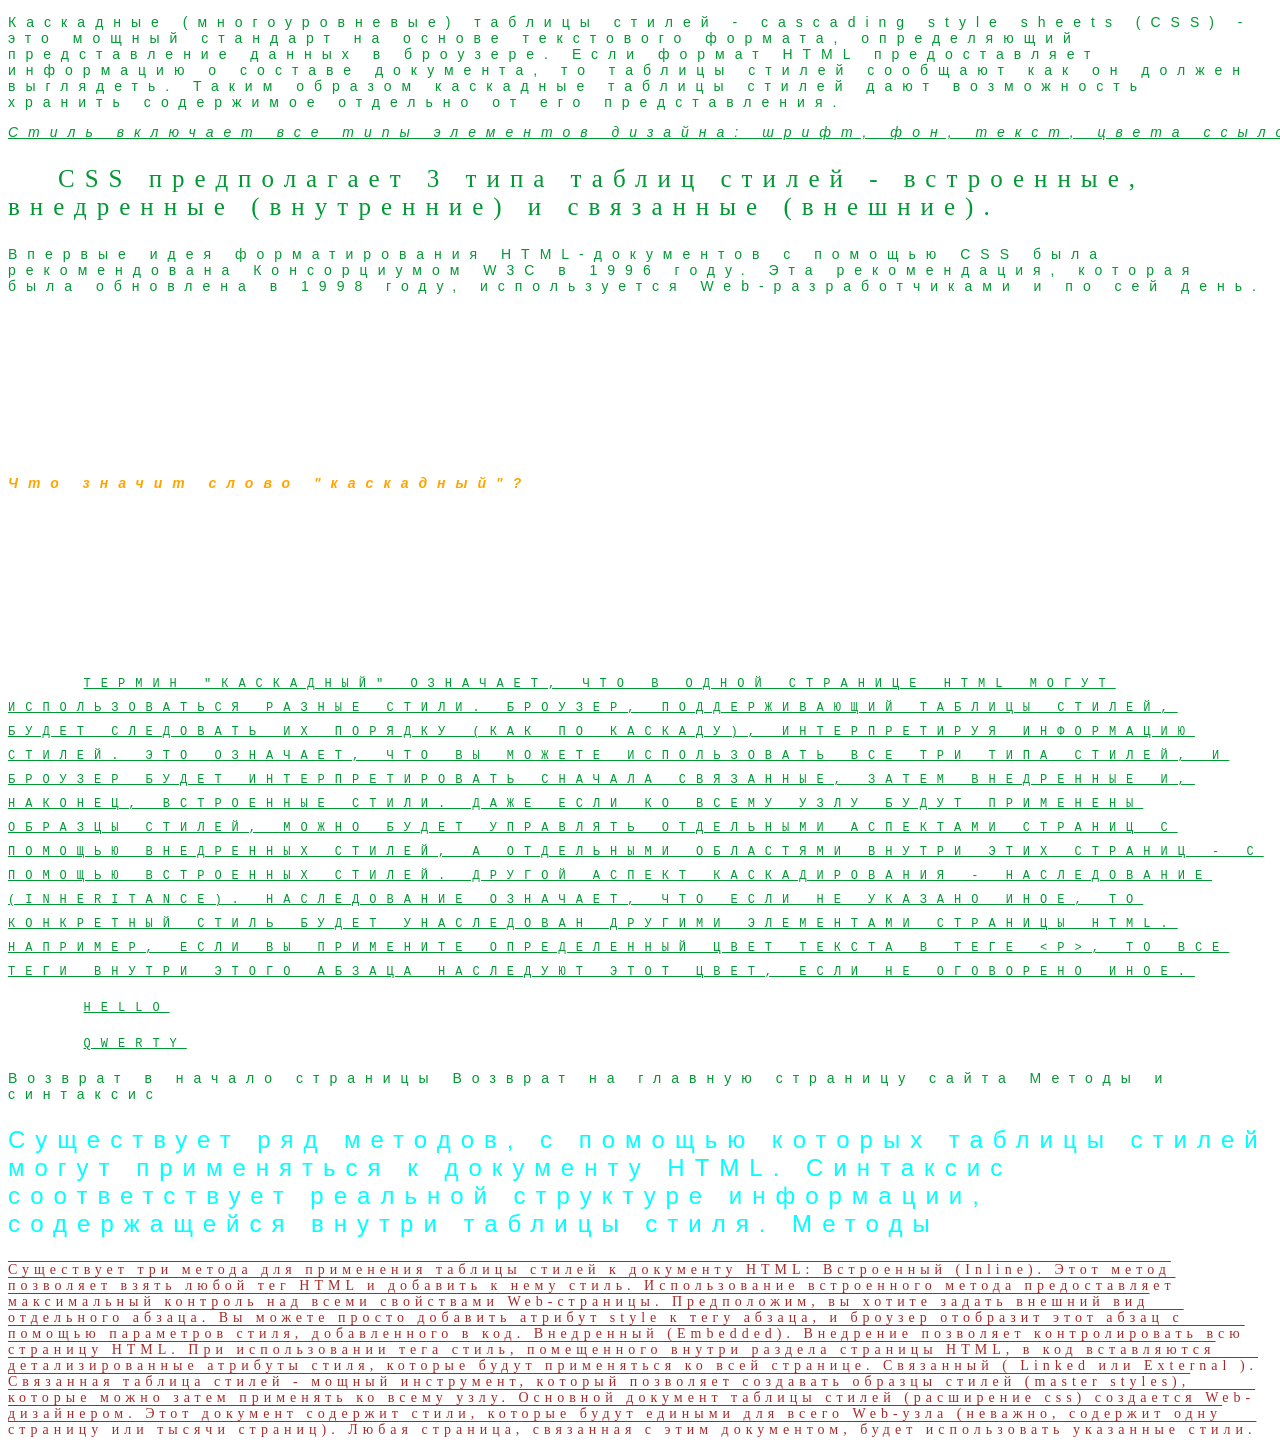
==== index.html @ fbd26a1b "Первый коммит" ====
<!DOCTYPE html>
<html>
    <head>
        <meta charset="utf-8">
        <title>Практическая работа 2</title>
        <link rel="stylesheet" href="style.css">
    </head>
    <body>
       <p>Каскадные (многоуровневые) таблицы стилей - cascading style sheets (CSS) - это мощный стандарт на основе текстового формата, определяющий представление данных в броузере.
Если формат HTML предоставляет информацию о составе документа, то таблицы стилей сообщают как он должен выглядеть. Таким образом каскадные таблицы стилей дают возможность хранить содержимое отдельно от его представления.</p>
 
<p class="kursiv perenos"> Стиль включает все типы элементов дизайна: шрифт, фон, текст, цвета ссылок, поля и расположение объектов на странице.
CSS разрабатывались так, чтобы обеспечить <span class="red">больший уровень</span> контроля над размещением текста и графики.
Каскадные таблицы стилей обеспечивают должный уровень единства оформления, организации и контроля во время разработки узла, который является недостижимым с помощью одного только HTML.</p>

<p class="ooo">CSS предполагает 3 типа таблиц стилей - встроенные, внедренные (внутренние) и связанные (внешние).</p>

<p>Впервые идея форматирования HTML-документов с помощью CSS была рекомендована Консорциумом W3C в 1996 году. Эта рекомендация, которая была обновлена в 1998 году, используется Web-разработчиками и по сей день.</p>

<p class="rich">Что значит слово "каскадный"?</p>
<p class="lll">Термин "каскадный" означает, что в одной странице HTML могут использоваться разные стили. Броузер, поддерживающий таблицы стилей, будет следовать их порядку (как по каскаду), интерпретируя информацию стилей.
Это означает, что вы можете использовать все три типа стилей, и броузер будет интерпретировать сначала связанные, затем внедренные и, наконец, встроенные стили. Даже если ко всему узлу будут применены образцы стилей, можно будет управлять отдельными аспектами страниц с помощью внедренных стилей, а отдельными областями внутри этих страниц - с помощью встроенных стилей.
Другой аспект каскадирования - наследование (inheritance). Наследование означает, что если не указано иное, то конкретный стиль будет унаследован другими элементами страницы HTML. Например, если вы примените определенный цвет текста в теге <р>, то все теги внутри этого абзаца наследуют этот цвет, если не оговорено иное.</p>  
<p class="lll">hello</p>
<p class="lll">qwerty</p>
<p>Возврат в начало страницы    Возврат на главную страницу сайта
Методы и синтаксис</p>
<p class="kkk">Существует ряд методов, с помощью которых таблицы стилей могут применяться к документу HTML. Синтаксис соответствует реальной структуре информации, содержащейся внутри таблицы стиля.
Методы</p>

<p class="www">Существует три метода для применения таблицы стилей к документу HTML:

    Встроенный (Inline). Этот метод позволяет взять любой тег HTML и добавить к нему стиль. Использование встроенного метода предоставляет максимальный контроль над всеми свойствами Web-страницы. Предположим, вы хотите задать внешний вид отдельного абзаца. Вы можете просто добавить атрибут style к тегу абзаца, и броузер отобразит этот абзац с помощью параметров стиля, добавленного в код.
    Внедренный (Embedded). Внедрение позволяет контролировать всю страницу HTML. При использовании тега стиль, помещенного внутри раздела <hеad> страницы HТML, в код вставляются детализированные атрибуты стиля, которые будут применяться ко всей странице.
    Связанный ( Linked или External ). Связанная таблица стилей - мощный инструмент, который позволяет создавать образцы стилей (master styles), которые можно затем применять ко всему узлу. Основной документ таблицы стилей (расширение сss) создается Web-дизайнером. Этот документ содержит стили, которые будут едиными для всего Web-узла (неважно, содержит одну страницу или тысячи страниц). Любая страница, связанная с этим документом, будет использовать указанные стили.</p>

    </body>
</html>
---- style.css ----
body{
    color:#009933 ;
    font-size: 14px ;
    font-family: Arial ;
}
p{
    letter-spacing: 10px ;
}
.kursiv{
    font-style: italic;
    text-decoration: underline;
}
.ooo{
    font-family: Comic Sans;
    font-size: 25px ;
    text-indent: 50px;
}
.rich{
    font-family: Arial;
    font-weight: bold;
    font-style: italic;
    color: orange;
    line-height: 25;
}
.perenos{
    white-space: nowrap;
}
.red{
    color: #FF0000;
    text-decoration: uppercase;
}
.lll{
    font-family: Courier;
    font-size: 12px;
    text-transform: uppercase;
    letter-spacing: 200%;
    text-decoration: underline;
    text-indent: 2cm;
    line-height: 2;
}
.kkk{
    color: aqua;
    font-size: x-large;
    font-style: inherit;
    letter-spacing: 10px;
}
.www{
    font-family: Cambria;
    text-decoration: overline;
    color: brown;
    letter-spacing: 5px;
    text-shadow: #009933;
}
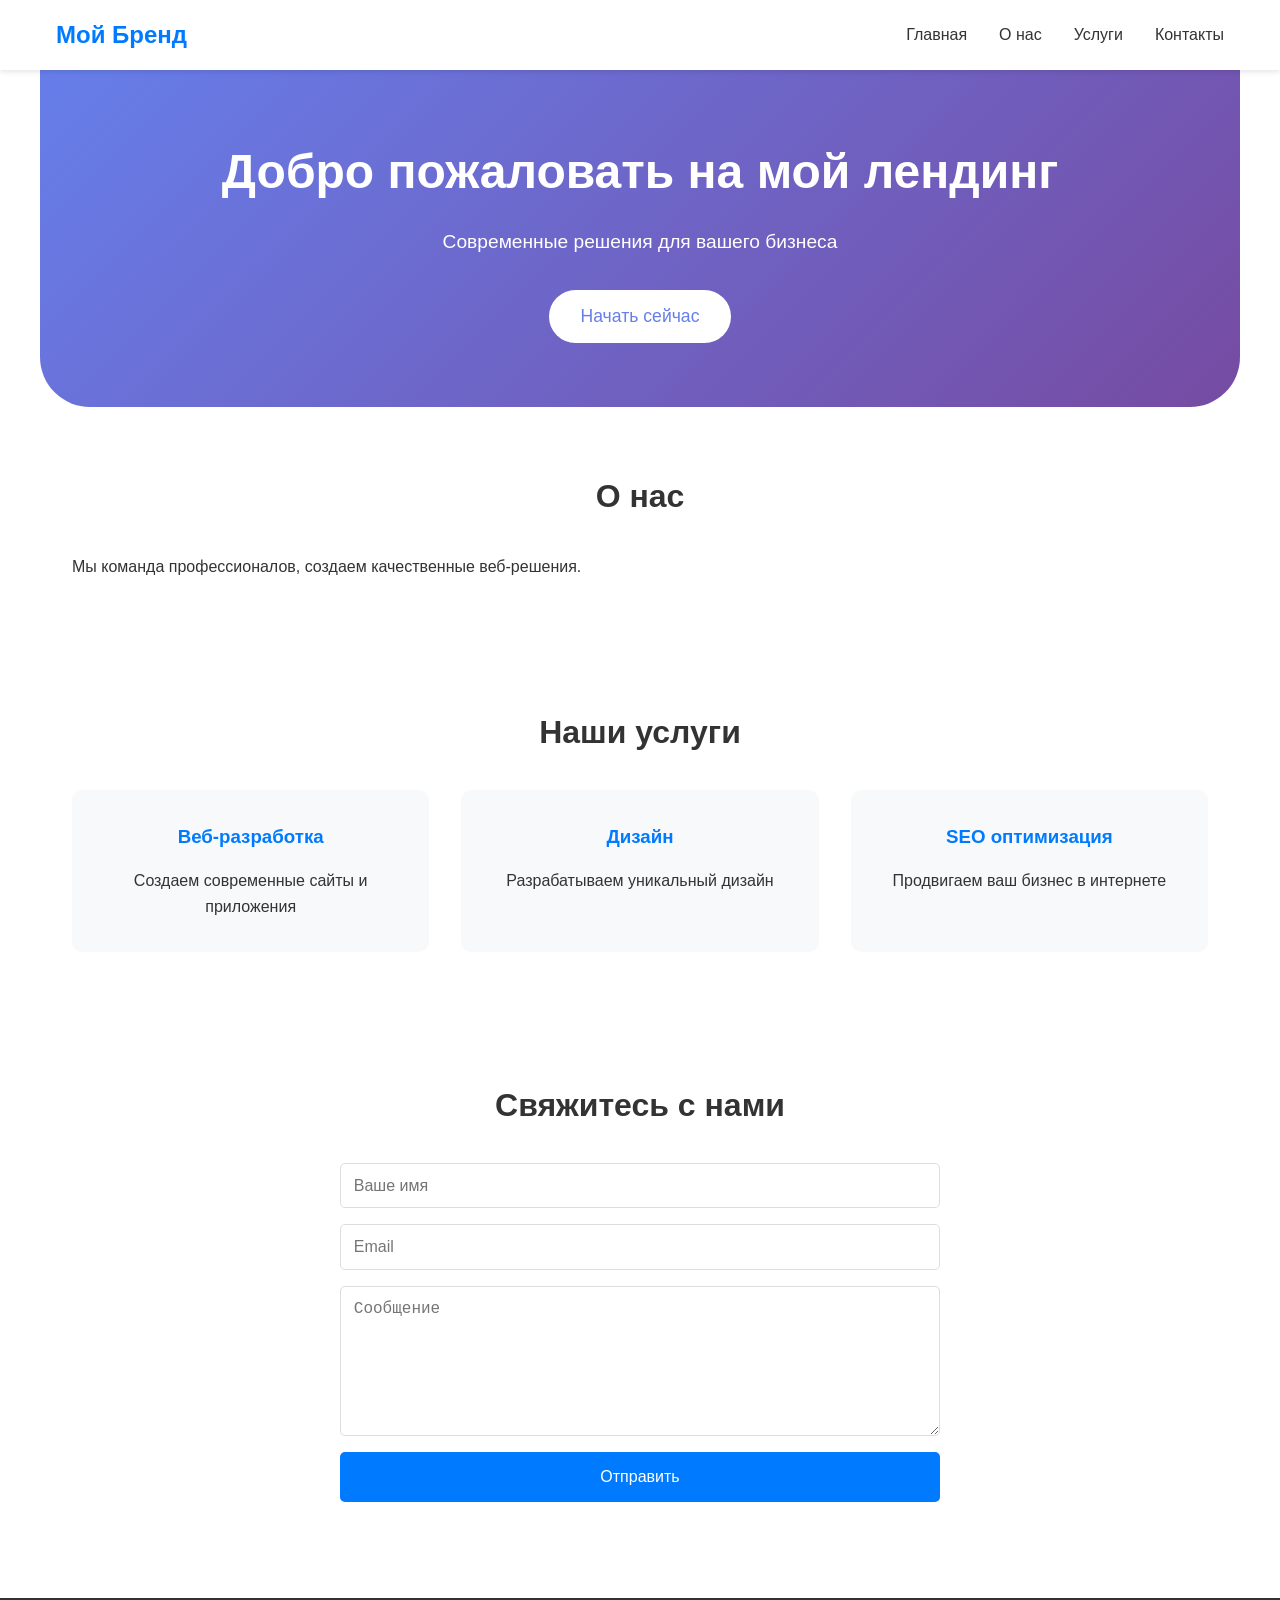
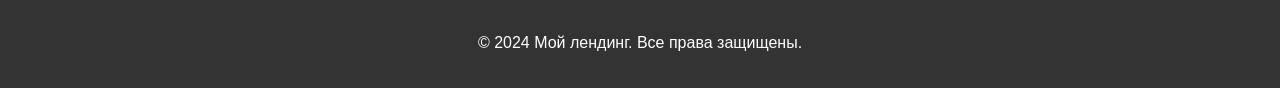
==== commit c95f87cd: "new chapter" ====
--- a/index.html
+++ b/index.html
@@ -1,38 +1,67 @@
 <!DOCTYPE html>
-<html>
-    <head>
-        <meta charset="utf-8">
-        <title>Практическая работа 2</title>
-        <link rel="stylesheet" href="style.css">
-    </head>
-    <body>
-       <p>Каскадные (многоуровневые) таблицы стилей - cascading style sheets (CSS) - это мощный стандарт на основе текстового формата, определяющий представление данных в броузере.
-Если формат HTML предоставляет информацию о составе документа, то таблицы стилей сообщают как он должен выглядеть. Таким образом каскадные таблицы стилей дают возможность хранить содержимое отдельно от его представления.</p>
- 
-<p class="kursiv perenos"> Стиль включает все типы элементов дизайна: шрифт, фон, текст, цвета ссылок, поля и расположение объектов на странице.
-CSS разрабатывались так, чтобы обеспечить <span class="red">больший уровень</span> контроля над размещением текста и графики.
-Каскадные таблицы стилей обеспечивают должный уровень единства оформления, организации и контроля во время разработки узла, который является недостижимым с помощью одного только HTML.</p>
+<html lang="ru">
+<head>
+    <meta charset="UTF-8">
+    <meta name="viewport" content="width=device-width, initial-scale=1.0">
+    <title>Мой лендинг</title>
+    <link rel="stylesheet" href="style.css">
+</head>
+<body>
+    <header>
+        <nav>
+            <div class="logo">Мой Бренд</div>
+            <ul>
+                <li><a href="#home">Главная</a></li>
+                <li><a href="#about">О нас</a></li>
+                <li><a href="#services">Услуги</a></li>
+                <li><a href="#contact">Контакты</a></li>
+            </ul>
+        </nav>
+    </header>
 
-<p class="ooo">CSS предполагает 3 типа таблиц стилей - встроенные, внедренные (внутренние) и связанные (внешние).</p>
+    <main>
+        <section id="home" class="hero">
+            <h1>Добро пожаловать на мой лендинг</h1>
+            <p>Современные решения для вашего бизнеса</p>
+            <button class="cta-button">Начать сейчас</button>
+        </section>
 
-<p>Впервые идея форматирования HTML-документов с помощью CSS была рекомендована Консорциумом W3C в 1996 году. Эта рекомендация, которая была обновлена в 1998 году, используется Web-разработчиками и по сей день.</p>
+        <section id="about" class="about">
+            <h2>О нас</h2>
+            <p>Мы команда профессионалов, создаем качественные веб-решения.</p>
+        </section>
 
-<p class="rich">Что значит слово "каскадный"?</p>
-<p class="lll">Термин "каскадный" означает, что в одной странице HTML могут использоваться разные стили. Броузер, поддерживающий таблицы стилей, будет следовать их порядку (как по каскаду), интерпретируя информацию стилей.
-Это означает, что вы можете использовать все три типа стилей, и броузер будет интерпретировать сначала связанные, затем внедренные и, наконец, встроенные стили. Даже если ко всему узлу будут применены образцы стилей, можно будет управлять отдельными аспектами страниц с помощью внедренных стилей, а отдельными областями внутри этих страниц - с помощью встроенных стилей.
-Другой аспект каскадирования - наследование (inheritance). Наследование означает, что если не указано иное, то конкретный стиль будет унаследован другими элементами страницы HTML. Например, если вы примените определенный цвет текста в теге <р>, то все теги внутри этого абзаца наследуют этот цвет, если не оговорено иное.</p>  
-<p class="lll">hello</p>
-<p class="lll">qwerty</p>
-<p>Возврат в начало страницы    Возврат на главную страницу сайта
-Методы и синтаксис</p>
-<p class="kkk">Существует ряд методов, с помощью которых таблицы стилей могут применяться к документу HTML. Синтаксис соответствует реальной структуре информации, содержащейся внутри таблицы стиля.
-Методы</p>
+        <section id="services" class="services">
+            <h2>Наши услуги</h2>
+            <div class="services-grid">
+                <div class="service-card">
+                    <h3>Веб-разработка</h3>
+                    <p>Создаем современные сайты и приложения</p>
+                </div>
+                <div class="service-card">
+                    <h3>Дизайн</h3>
+                    <p>Разрабатываем уникальный дизайн</p>
+                </div>
+                <div class="service-card">
+                    <h3>SEO оптимизация</h3>
+                    <p>Продвигаем ваш бизнес в интернете</p>
+                </div>
+            </div>
+        </section>
 
-<p class="www">Существует три метода для применения таблицы стилей к документу HTML:
+        <section id="contact" class="contact">
+            <h2>Свяжитесь с нами</h2>
+            <form>
+                <input type="text" placeholder="Ваше имя">
+                <input type="email" placeholder="Email">
+                <textarea placeholder="Сообщение"></textarea>
+                <button type="submit">Отправить</button>
+            </form>
+        </section>
+    </main>
 
-    Встроенный (Inline). Этот метод позволяет взять любой тег HTML и добавить к нему стиль. Использование встроенного метода предоставляет максимальный контроль над всеми свойствами Web-страницы. Предположим, вы хотите задать внешний вид отдельного абзаца. Вы можете просто добавить атрибут style к тегу абзаца, и броузер отобразит этот абзац с помощью параметров стиля, добавленного в код.
-    Внедренный (Embedded). Внедрение позволяет контролировать всю страницу HTML. При использовании тега стиль, помещенного внутри раздела <hеad> страницы HТML, в код вставляются детализированные атрибуты стиля, которые будут применяться ко всей странице.
-    Связанный ( Linked или External ). Связанная таблица стилей - мощный инструмент, который позволяет создавать образцы стилей (master styles), которые можно затем применять ко всему узлу. Основной документ таблицы стилей (расширение сss) создается Web-дизайнером. Этот документ содержит стили, которые будут едиными для всего Web-узла (неважно, содержит одну страницу или тысячи страниц). Любая страница, связанная с этим документом, будет использовать указанные стили.</p>
-
-    </body>
+    <footer>
+        <p>&copy; 2024 Мой лендинг. Все права защищены.</p>
+    </footer>
+</body>
 </html>
--- a/style.css
+++ b/style.css
@@ -1,53 +1,188 @@
-body{
-    color:#009933 ;
-    font-size: 14px ;
-    font-family: Arial ;
+* {
+    margin: 0;
+    padding: 0;
+    box-sizing: border-box;
 }
-p{
-    letter-spacing: 10px ;
+
+body {
+    font-family: 'Segoe UI', Tahoma, Geneva, Verdana, sans-serif;
+    line-height: 1.6;
+    color: #333;
 }
-.kursiv{
-    font-style: italic;
-    text-decoration: underline;
+
+header {
+    background: #fff;
+    box-shadow: 0 2px 5px rgba(0,0,0,0.1);
+    position: fixed;
+    width: 100%;
+    top: 0;
+    z-index: 1000;
 }
-.ooo{
-    font-family: Comic Sans;
-    font-size: 25px ;
-    text-indent: 50px;
+
+nav {
+    max-width: 1200px;
+    margin: 0 auto;
+    padding: 1rem;
+    display: flex;
+    justify-content: space-between;
+    align-items: center;
 }
-.rich{
-    font-family: Arial;
+
+.logo {
+    font-size: 1.5rem;
     font-weight: bold;
-    font-style: italic;
-    color: orange;
-    line-height: 25;
+    color: #007bff;
 }
-.perenos{
-    white-space: nowrap;
+
+nav ul {
+    display: flex;
+    list-style: none;
+    gap: 2rem;
 }
-.red{
-    color: #FF0000;
-    text-decoration: uppercase;
+
+nav ul li a {
+    text-decoration: none;
+    color: #333;
+    transition: color 0.3s;
 }
-.lll{
-    font-family: Courier;
-    font-size: 12px;
-    text-transform: uppercase;
-    letter-spacing: 200%;
-    text-decoration: underline;
-    text-indent: 2cm;
-    line-height: 2;
+
+nav ul li a:hover {
+    color: #007bff;
 }
-.kkk{
-    color: aqua;
-    font-size: x-large;
-    font-style: inherit;
-    letter-spacing: 10px;
+
+main {
+    margin-top: 70px;
 }
-.www{
-    font-family: Cambria;
-    text-decoration: overline;
-    color: brown;
-    letter-spacing: 5px;
-    text-shadow: #009933;
+
+section {
+    padding: 4rem 2rem;
+    max-width: 1200px;
+    margin: 0 auto;
+}
+
+.hero {
+    text-align: center;
+    background: linear-gradient(135deg, #667eea 0%, #764ba2 100%);
+    color: white;
+    border-radius: 0 0 50px 50px;
+}
+
+.hero h1 {
+    font-size: 3rem;
+    margin-bottom: 1rem;
+}
+
+.hero p {
+    font-size: 1.2rem;
+    margin-bottom: 2rem;
+}
+
+.cta-button {
+    padding: 1rem 2rem;
+    font-size: 1.1rem;
+    background: white;
+    color: #667eea;
+    border: none;
+    border-radius: 50px;
+    cursor: pointer;
+    transition: transform 0.3s;
+}
+
+.cta-button:hover {
+    transform: translateY(-3px);
+}
+
+h2 {
+    text-align: center;
+    margin-bottom: 2rem;
+    font-size: 2rem;
+    color: #333;
+}
+
+.services-grid {
+    display: grid;
+    grid-template-columns: repeat(auto-fit, minmax(300px, 1fr));
+    gap: 2rem;
+    margin-top: 2rem;
+}
+
+.service-card {
+    background: #f8f9fa;
+    padding: 2rem;
+    border-radius: 10px;
+    text-align: center;
+    transition: transform 0.3s;
+}
+
+.service-card:hover {
+    transform: translateY(-5px);
+    box-shadow: 0 5px 20px rgba(0,0,0,0.1);
+}
+
+.service-card h3 {
+    margin-bottom: 1rem;
+    color: #007bff;
+}
+
+.contact form {
+    max-width: 600px;
+    margin: 0 auto;
+    display: flex;
+    flex-direction: column;
+    gap: 1rem;
+}
+
+.contact input,
+.contact textarea {
+    padding: 0.8rem;
+    border: 1px solid #ddd;
+    border-radius: 5px;
+    font-size: 1rem;
+}
+
+.contact textarea {
+    min-height: 150px;
+    resize: vertical;
+}
+
+.contact button {
+    padding: 1rem;
+    background: #007bff;
+    color: white;
+    border: none;
+    border-radius: 5px;
+    cursor: pointer;
+    font-size: 1rem;
+    transition: background 0.3s;
+}
+
+.contact button:hover {
+    background: #0056b3;
+}
+
+footer {
+    background: #333;
+    color: white;
+    text-align: center;
+    padding: 2rem;
+    margin-top: 2rem;
+}
+
+@media (max-width: 768px) {
+    nav {
+        flex-direction: column;
+        gap: 1rem;
+    }
+    
+    nav ul {
+        gap: 1rem;
+    }
+    
+    .hero h1 {
+        font-size: 2rem;
+    }
+    
+    section {
+        padding: 2rem 1rem;
+    }
 }
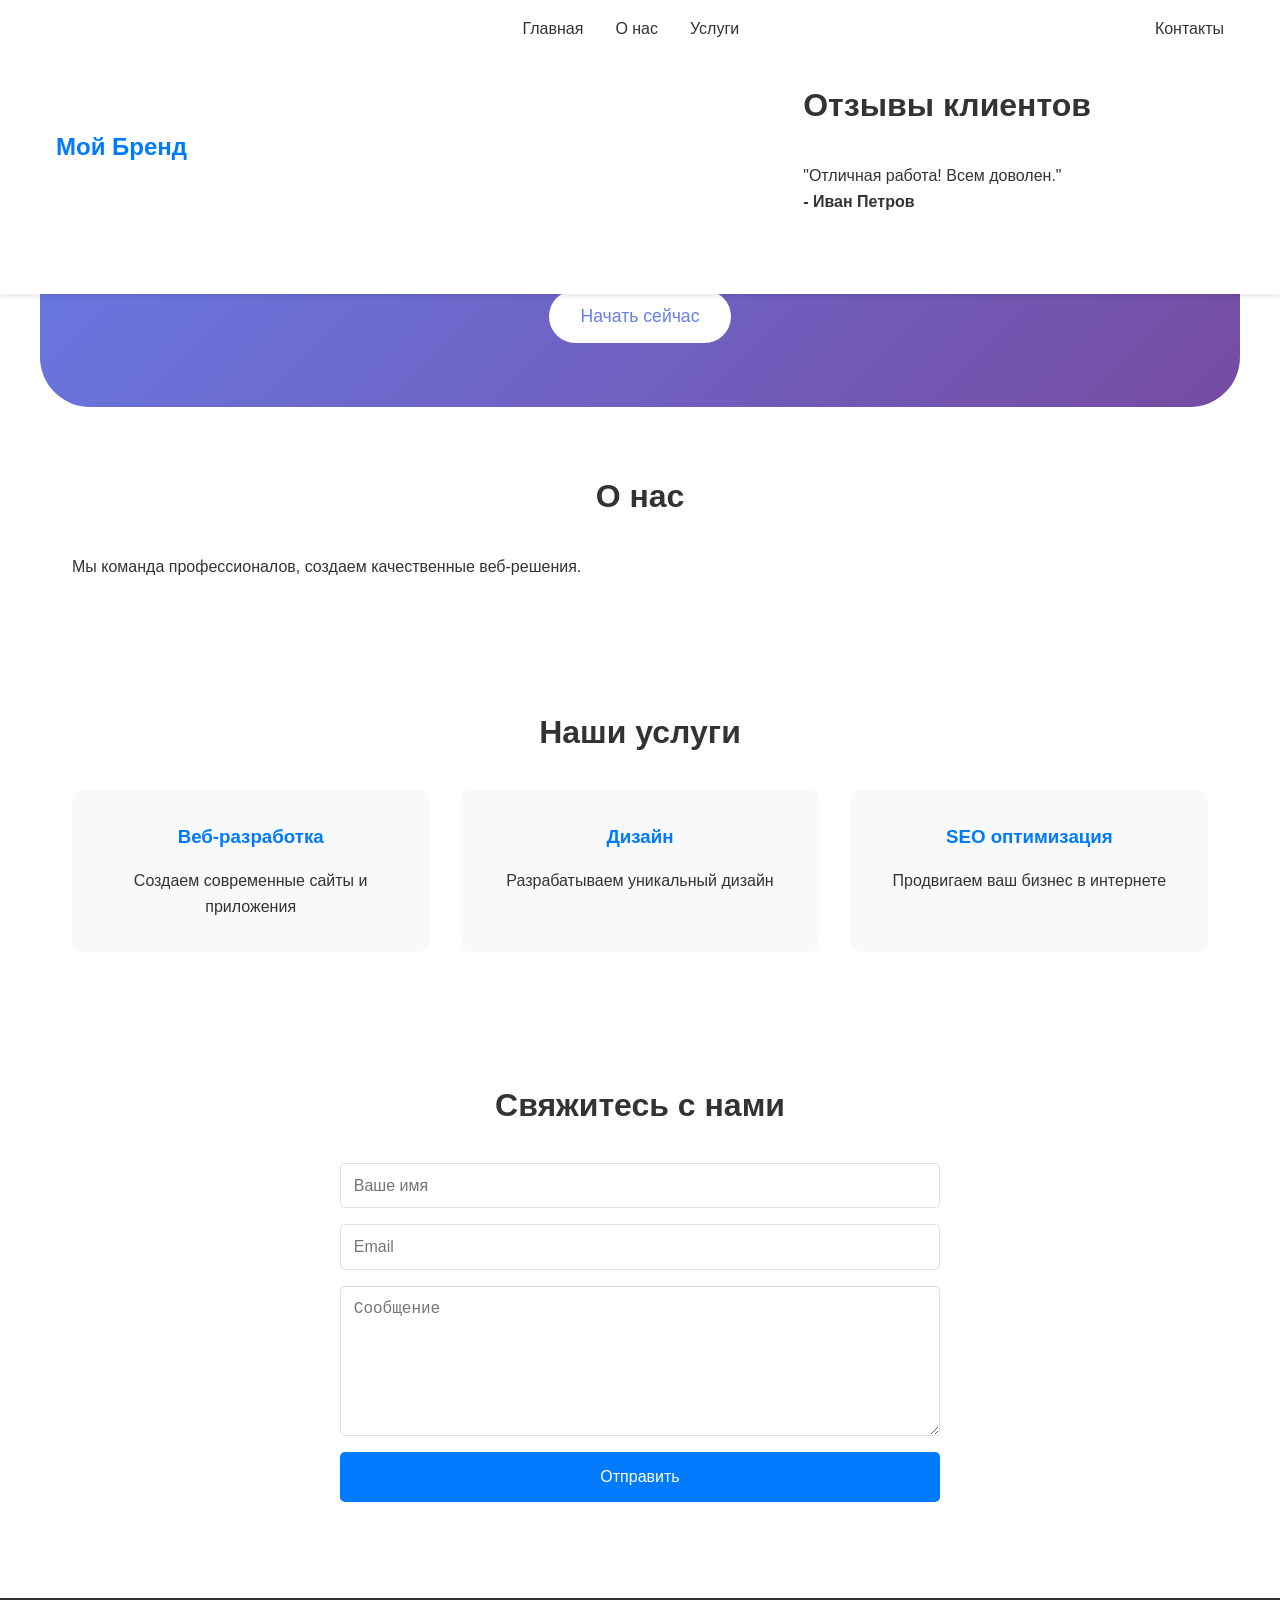
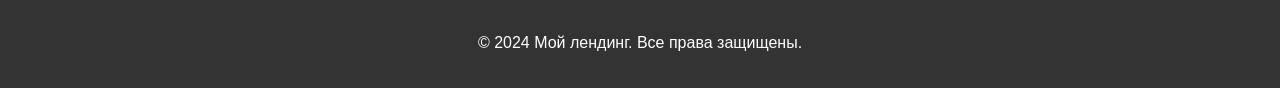
==== commit c8d230ff: "update pages" ====
--- a/index.html
+++ b/index.html
@@ -14,6 +14,15 @@
                 <li><a href="#home">Главная</a></li>
                 <li><a href="#about">О нас</a></li>
                 <li><a href="#services">Услуги</a></li>
+                <section id="reviews" class="reviews">
+    <h2>Отзывы клиентов</h2>
+    <div class="reviews-grid">
+        <div class="review-card">
+            <p>"Отличная работа! Всем доволен."</p>
+            <h4>- Иван Петров</h4>
+        </div>
+    </div>
+</section>
                 <li><a href="#contact">Контакты</a></li>
             </ul>
         </nav>
